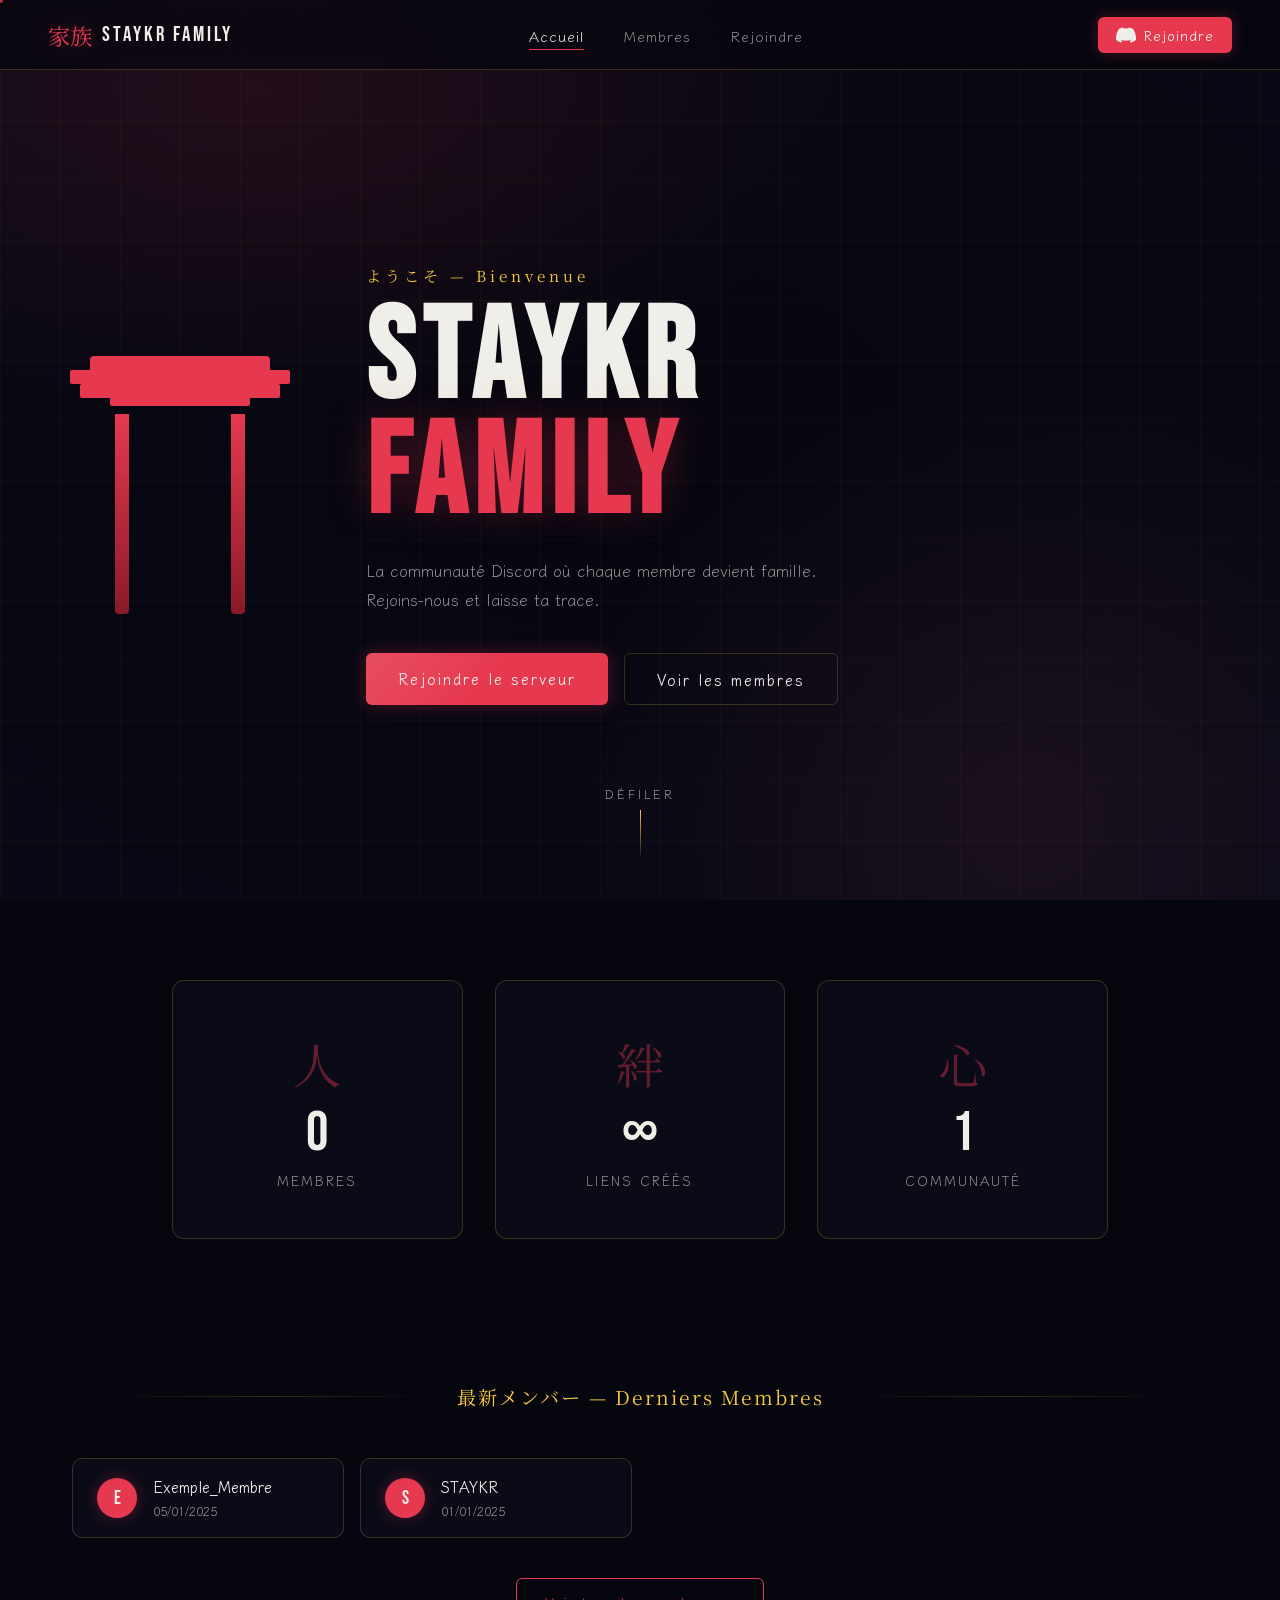
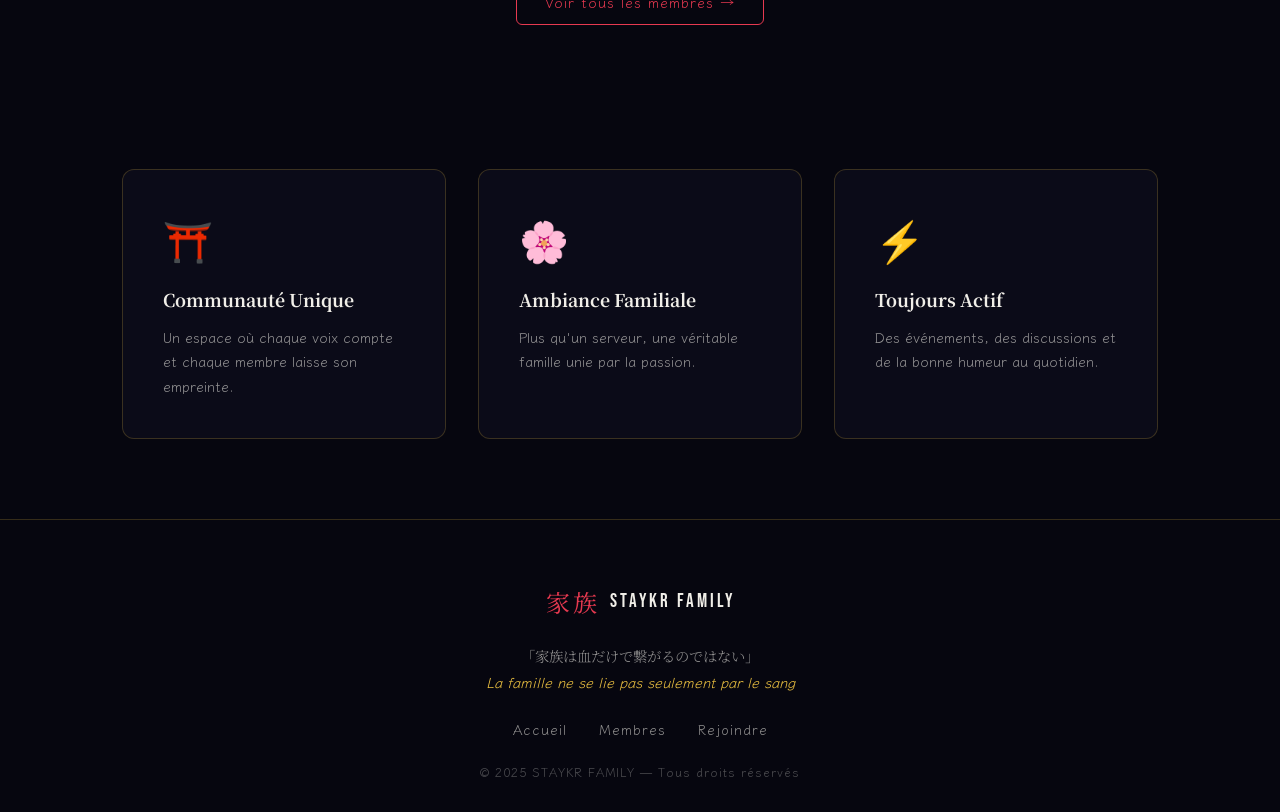
==== index.html @ 94d7b800 "Premier Upload" ====
<!DOCTYPE html>
<html lang="fr">
<head>
  <meta charset="UTF-8" />
  <meta name="viewport" content="width=device-width, initial-scale=1.0"/>
  <title>STAYKR FAMILY — Accueil</title>
  <link rel="preconnect" href="https://fonts.googleapis.com">
  <link rel="preconnect" href="https://fonts.gstatic.com" crossorigin>
  <link href="https://fonts.googleapis.com/css2?family=Noto+Serif+JP:wght@300;400;700;900&family=Bebas+Neue&family=Klee+One:wght@400;600&display=swap" rel="stylesheet">
  <link rel="stylesheet" href="css/style.css">
</head>
<body>

  <!-- Particules de sakura -->
  <div class="sakura-container" id="sakuraContainer"></div>

  <!-- Fond animé -->
  <div class="bg-gradient"></div>
  <div class="grid-overlay"></div>

  <!-- Navigation -->
  <nav class="navbar" id="navbar">
    <div class="nav-logo">
      <span class="kanji">家族</span>
      <span class="brand">STAYKR FAMILY</span>
    </div>
    <ul class="nav-links">
      <li><a href="index.html" class="active">Accueil</a></li>
      <li><a href="membres.html">Membres</a></li>
      <li><a href="rejoindre.html">Rejoindre</a></li>
    </ul>
    <div class="nav-discord">
      <a href="rejoindre.html" class="btn-discord">
        <svg width="20" height="20" viewBox="0 0 24 24" fill="currentColor"><path d="M20.317 4.37a19.791 19.791 0 0 0-4.885-1.515.074.074 0 0 0-.079.037c-.21.375-.444.864-.608 1.25a18.27 18.27 0 0 0-5.487 0 12.64 12.64 0 0 0-.617-1.25.077.077 0 0 0-.079-.037A19.736 19.736 0 0 0 3.677 4.37a.07.07 0 0 0-.032.027C.533 9.046-.32 13.58.099 18.057.1 18.08.114 18.1.127 18.115a19.9 19.9 0 0 0 5.993 3.03.078.078 0 0 0 .084-.028 14.09 14.09 0 0 0 1.226-1.994.076.076 0 0 0-.041-.106 13.107 13.107 0 0 1-1.872-.892.077.077 0 0 1-.008-.128 10.2 10.2 0 0 0 .372-.292.074.074 0 0 1 .077-.01c3.928 1.793 8.18 1.793 12.062 0a.074.074 0 0 1 .078.01c.12.098.246.198.373.292a.077.077 0 0 1-.006.127 12.299 12.299 0 0 1-1.873.892.077.077 0 0 0-.041.107c.36.698.772 1.362 1.225 1.993a.076.076 0 0 0 .084.028 19.839 19.839 0 0 0 6.002-3.03.077.077 0 0 0 .032-.054c.5-5.177-.838-9.674-3.549-13.66a.061.061 0 0 0-.031-.03z"/></svg>
        Rejoindre
      </a>
    </div>
  </nav>

  <!-- Hero Section -->
  <section class="hero">
    <div class="hero-content">
      <div class="torii-gate">
        <div class="torii-top"></div>
        <div class="torii-mid"></div>
        <div class="torii-pillars">
          <div class="pillar"></div>
          <div class="pillar"></div>
        </div>
      </div>

      <div class="hero-text">
        <p class="hero-sub reveal-up">ようこそ — Bienvenue</p>
        <h1 class="hero-title reveal-up">
          <span class="line1">STAYKR</span>
          <span class="line2">FAMILY</span>
        </h1>
        <p class="hero-desc reveal-up">La communauté Discord où chaque membre devient famille.<br>Rejoins-nous et laisse ta trace.</p>
        <div class="hero-cta reveal-up">
          <a href="rejoindre.html" class="btn-primary">Rejoindre le serveur</a>
          <a href="membres.html" class="btn-secondary">Voir les membres</a>
        </div>
      </div>
    </div>

    <div class="scroll-indicator">
      <span>Défiler</span>
      <div class="scroll-line"></div>
    </div>
  </section>

  <!-- Stats Section -->
  <section class="stats-section">
    <div class="stats-grid">
      <div class="stat-card reveal-up">
        <div class="stat-kanji">人</div>
        <div class="stat-number" data-target="0" id="memberCount">0</div>
        <div class="stat-label">Membres</div>
      </div>
      <div class="stat-card reveal-up">
        <div class="stat-kanji">絆</div>
        <div class="stat-number">∞</div>
        <div class="stat-label">Liens créés</div>
      </div>
      <div class="stat-card reveal-up">
        <div class="stat-kanji">心</div>
        <div class="stat-number">1</div>
        <div class="stat-label">Communauté</div>
      </div>
    </div>
  </section>

  <!-- Derniers membres -->
  <section class="recent-section">
    <div class="section-header">
      <div class="section-line"></div>
      <h2 class="section-title">最新メンバー — Derniers Membres</h2>
      <div class="section-line"></div>
    </div>

    <div class="members-preview" id="membersPreview">
      <!-- Chargé dynamiquement via JS -->
      <div class="loading-members">
        <div class="loading-dot"></div>
        <div class="loading-dot"></div>
        <div class="loading-dot"></div>
      </div>
    </div>

    <div class="section-cta">
      <a href="membres.html" class="btn-outline">Voir tous les membres →</a>
    </div>
  </section>

  <!-- Features Section -->
  <section class="features-section">
    <div class="features-grid">
      <div class="feature-card reveal-up">
        <div class="feature-icon">⛩️</div>
        <h3>Communauté Unique</h3>
        <p>Un espace où chaque voix compte et chaque membre laisse son empreinte.</p>
      </div>
      <div class="feature-card reveal-up">
        <div class="feature-icon">🌸</div>
        <h3>Ambiance Familiale</h3>
        <p>Plus qu'un serveur, une véritable famille unie par la passion.</p>
      </div>
      <div class="feature-card reveal-up">
        <div class="feature-icon">⚡</div>
        <h3>Toujours Actif</h3>
        <p>Des événements, des discussions et de la bonne humeur au quotidien.</p>
      </div>
    </div>
  </section>

  <!-- Footer -->
  <footer class="footer">
    <div class="footer-content">
      <div class="footer-logo">
        <span class="kanji">家族</span>
        <span>STAYKR FAMILY</span>
      </div>
      <p class="footer-quote">「家族は血だけで繋がるのではない」<br><em>La famille ne se lie pas seulement par le sang</em></p>
      <div class="footer-links">
        <a href="index.html">Accueil</a>
        <a href="membres.html">Membres</a>
        <a href="rejoindre.html">Rejoindre</a>
      </div>
      <p class="footer-copy">© 2025 STAYKR FAMILY — Tous droits réservés</p>
    </div>
  </footer>

  <script src="js/sakura.js"></script>
  <script src="js/main.js"></script>
  <script>
    // Charger aperçu des membres depuis la base de données JSON
    fetch('api/members.json')
      .then(r => r.json())
      .then(data => {
        const preview = document.getElementById('membersPreview');
        const members = data.members.slice(-6).reverse();
        document.getElementById('memberCount').textContent = data.members.length;
        if (members.length === 0) {
          preview.innerHTML = '<p class="no-members">Aucun membre encore. Sois le premier !</p>';
          return;
        }
        preview.innerHTML = members.map(m => `
          <div class="member-pill reveal-up">
            <div class="member-avatar">${m.username.charAt(0).toUpperCase()}</div>
            <div class="member-info">
              <span class="member-name">${m.username}</span>
              <span class="member-date">${new Date(m.joined_at).toLocaleDateString('fr-FR')}</span>
            </div>
          </div>
        `).join('');
        revealElements();
      })
      .catch(() => {
        document.getElementById('membersPreview').innerHTML = '<p class="no-members">Connecte le bot Discord pour voir les membres !</p>';
      });
  </script>
</body>
</html>
---- css/style.css ----
/* ============================================
   STAYKR FAMILY — CSS Principal
   Thème Japonais Animé
   ============================================ */

@import url('https://fonts.googleapis.com/css2?family=Noto+Serif+JP:wght@300;400;700;900&family=Bebas+Neue&family=Klee+One:wght@400;600&display=swap');

/* ---- Variables ---- */
:root {
  --black: #06060f;
  --deep: #0d0d1a;
  --panel: rgba(13, 13, 26, 0.85);
  --red: #e63950;
  --red-glow: rgba(230, 57, 80, 0.3);
  --gold: #f5c842;
  --gold-dim: rgba(245, 200, 66, 0.15);
  --pink: #ff6b9d;
  --pink-dim: rgba(255, 107, 157, 0.15);
  --white: #f0eee8;
  --white-dim: rgba(240, 238, 232, 0.6);
  --border: rgba(245, 200, 66, 0.2);
  --font-title: 'Bebas Neue', sans-serif;
  --font-jp: 'Noto Serif JP', serif;
  --font-body: 'Klee One', cursive;
}

/* ---- Reset ---- */
*, *::before, *::after { box-sizing: border-box; margin: 0; padding: 0; }
html { scroll-behavior: smooth; }
body {
  background: var(--black);
  color: var(--white);
  font-family: var(--font-body);
  overflow-x: hidden;
  cursor: default;
}
a { text-decoration: none; color: inherit; }

/* ---- Curseur personnalisé ---- */
body { cursor: url("data:image/svg+xml,%3Csvg xmlns='http://www.w3.org/2000/svg' width='24' height='24' viewBox='0 0 24 24'%3E%3Ccircle cx='12' cy='12' r='4' fill='%23e63950' opacity='0.8'/%3E%3C/svg%3E") 12 12, auto; }

/* ---- Fond animé ---- */
.bg-gradient {
  position: fixed;
  inset: 0;
  background:
    radial-gradient(ellipse 80% 60% at 20% 10%, rgba(230, 57, 80, 0.12) 0%, transparent 60%),
    radial-gradient(ellipse 60% 80% at 80% 90%, rgba(255, 107, 157, 0.08) 0%, transparent 60%),
    radial-gradient(ellipse 100% 100% at 50% 50%, #06060f 0%, #0a0a18 100%);
  z-index: -2;
  animation: bgPulse 8s ease-in-out infinite alternate;
}
@keyframes bgPulse {
  0%   { opacity: 1; }
  100% { opacity: 0.85; filter: hue-rotate(10deg); }
}

.grid-overlay {
  position: fixed;
  inset: 0;
  background-image:
    linear-gradient(rgba(245, 200, 66, 0.03) 1px, transparent 1px),
    linear-gradient(90deg, rgba(245, 200, 66, 0.03) 1px, transparent 1px);
  background-size: 60px 60px;
  z-index: -1;
  animation: gridMove 20s linear infinite;
}
@keyframes gridMove {
  0%   { background-position: 0 0; }
  100% { background-position: 60px 60px; }
}

/* ---- Sakura container ---- */
.sakura-container {
  position: fixed;
  inset: 0;
  pointer-events: none;
  z-index: 0;
  overflow: hidden;
}

/* ---- Navbar ---- */
.navbar {
  position: fixed;
  top: 0; left: 0; right: 0;
  z-index: 1000;
  display: flex;
  align-items: center;
  justify-content: space-between;
  padding: 0 3rem;
  height: 70px;
  background: rgba(6, 6, 15, 0.7);
  backdrop-filter: blur(20px);
  border-bottom: 1px solid var(--border);
  transition: all 0.3s;
}
.navbar.scrolled {
  height: 60px;
  background: rgba(6, 6, 15, 0.95);
}

.nav-logo {
  display: flex;
  align-items: center;
  gap: 10px;
}
.nav-logo .kanji {
  font-family: var(--font-jp);
  font-size: 1.4rem;
  color: var(--red);
  filter: drop-shadow(0 0 8px var(--red-glow));
  animation: kanjiFloat 3s ease-in-out infinite;
}
@keyframes kanjiFloat {
  0%, 100% { transform: translateY(0); }
  50%       { transform: translateY(-3px); }
}
.nav-logo .brand {
  font-family: var(--font-title);
  font-size: 1.3rem;
  letter-spacing: 3px;
  color: var(--white);
}

.nav-links {
  display: flex;
  list-style: none;
  gap: 2.5rem;
}
.nav-links a {
  font-family: var(--font-body);
  font-size: 0.9rem;
  letter-spacing: 1px;
  color: var(--white-dim);
  position: relative;
  transition: color 0.3s;
}
.nav-links a::after {
  content: '';
  position: absolute;
  bottom: -4px; left: 0; right: 0;
  height: 1px;
  background: var(--red);
  transform: scaleX(0);
  transition: transform 0.3s;
  transform-origin: left;
}
.nav-links a:hover,
.nav-links a.active {
  color: var(--white);
}
.nav-links a:hover::after,
.nav-links a.active::after {
  transform: scaleX(1);
}

.btn-discord {
  display: flex;
  align-items: center;
  gap: 8px;
  padding: 8px 18px;
  background: var(--red);
  color: var(--white);
  border-radius: 6px;
  font-size: 0.85rem;
  font-weight: 600;
  letter-spacing: 1px;
  transition: all 0.3s;
  box-shadow: 0 0 15px var(--red-glow);
}
.btn-discord:hover {
  background: #c8233d;
  transform: translateY(-2px);
  box-shadow: 0 0 25px var(--red-glow);
}

/* ---- Hero ---- */
.hero {
  min-height: 100vh;
  display: flex;
  align-items: center;
  justify-content: center;
  padding: 0 2rem;
  position: relative;
  overflow: hidden;
}

.hero-content {
  display: flex;
  align-items: center;
  gap: 6rem;
  max-width: 1100px;
  width: 100%;
  padding-top: 70px;
}

/* Torii Gate SVG animé */
.torii-gate {
  flex-shrink: 0;
  width: 180px;
  display: flex;
  flex-direction: column;
  align-items: center;
  animation: toriiPulse 4s ease-in-out infinite;
}
@keyframes toriiPulse {
  0%, 100% { filter: drop-shadow(0 0 20px var(--red-glow)); }
  50%       { filter: drop-shadow(0 0 40px rgba(230,57,80,0.5)); }
}
.torii-top {
  width: 180px; height: 18px;
  background: var(--red);
  border-radius: 4px 4px 0 0;
  position: relative;
}
.torii-top::before, .torii-top::after {
  content: '';
  position: absolute;
  bottom: -10px; left: -20px; right: -20px;
  height: 14px;
  background: var(--red);
  border-radius: 2px;
}
.torii-top::after { bottom: -24px; left: -10px; right: -10px; }
.torii-mid {
  width: 140px; height: 12px;
  background: var(--red);
  margin-top: 20px;
  border-radius: 2px;
}
.torii-pillars {
  display: flex;
  justify-content: space-between;
  width: 130px;
  margin-top: 8px;
}
.pillar {
  width: 14px;
  height: 200px;
  background: linear-gradient(180deg, var(--red) 0%, #8b1a28 100%);
  border-radius: 0 0 4px 4px;
}

.hero-text { flex: 1; }
.hero-sub {
  font-family: var(--font-jp);
  font-size: 0.95rem;
  color: var(--gold);
  letter-spacing: 4px;
  margin-bottom: 1rem;
  opacity: 0;
  animation: revealUp 0.8s 0.2s forwards;
}
.hero-title {
  display: flex;
  flex-direction: column;
  gap: 0;
  line-height: 0.9;
  margin-bottom: 1.5rem;
}
.hero-title .line1 {
  font-family: var(--font-title);
  font-size: clamp(5rem, 10vw, 9rem);
  color: var(--white);
  letter-spacing: 8px;
  opacity: 0;
  animation: revealUp 0.8s 0.4s forwards;
}
.hero-title .line2 {
  font-family: var(--font-title);
  font-size: clamp(5rem, 10vw, 9rem);
  color: var(--red);
  letter-spacing: 8px;
  text-shadow: 0 0 40px var(--red-glow);
  opacity: 0;
  animation: revealUp 0.8s 0.6s forwards;
}
.hero-desc {
  color: var(--white-dim);
  font-size: 1rem;
  line-height: 1.8;
  margin-bottom: 2.5rem;
  opacity: 0;
  animation: revealUp 0.8s 0.8s forwards;
}
.hero-cta {
  display: flex;
  gap: 1rem;
  flex-wrap: wrap;
  opacity: 0;
  animation: revealUp 0.8s 1s forwards;
}

.scroll-indicator {
  position: absolute;
  bottom: 2.5rem;
  left: 50%;
  transform: translateX(-50%);
  display: flex;
  flex-direction: column;
  align-items: center;
  gap: 8px;
  color: var(--white-dim);
  font-size: 0.75rem;
  letter-spacing: 3px;
  text-transform: uppercase;
  animation: fadeIn 1s 1.5s both;
}
.scroll-line {
  width: 1px;
  height: 50px;
  background: linear-gradient(180deg, var(--gold) 0%, transparent 100%);
  animation: scrollLine 2s ease-in-out infinite;
}
@keyframes scrollLine {
  0%   { transform: scaleY(0); transform-origin: top; opacity: 0; }
  50%  { transform: scaleY(1); transform-origin: top; opacity: 1; }
  100% { transform: scaleY(0); transform-origin: bottom; opacity: 0; }
}

/* ---- Boutons ---- */
.btn-primary {
  display: inline-block;
  padding: 14px 32px;
  background: var(--red);
  color: var(--white);
  font-family: var(--font-body);
  font-size: 0.95rem;
  font-weight: 600;
  letter-spacing: 2px;
  border-radius: 6px;
  transition: all 0.3s;
  box-shadow: 0 0 20px var(--red-glow);
  position: relative;
  overflow: hidden;
}
.btn-primary::before {
  content: '';
  position: absolute;
  inset: 0;
  background: linear-gradient(135deg, rgba(255,255,255,0.1) 0%, transparent 50%);
  transition: opacity 0.3s;
}
.btn-primary:hover {
  transform: translateY(-3px);
  box-shadow: 0 0 35px var(--red-glow), 0 8px 20px rgba(0,0,0,0.4);
}

.btn-secondary {
  display: inline-block;
  padding: 14px 32px;
  background: transparent;
  color: var(--white);
  font-family: var(--font-body);
  font-size: 0.95rem;
  font-weight: 600;
  letter-spacing: 2px;
  border: 1px solid var(--border);
  border-radius: 6px;
  transition: all 0.3s;
}
.btn-secondary:hover {
  border-color: var(--gold);
  color: var(--gold);
  background: var(--gold-dim);
  transform: translateY(-3px);
}

.btn-outline {
  display: inline-block;
  padding: 12px 28px;
  border: 1px solid var(--red);
  color: var(--red);
  border-radius: 6px;
  font-size: 0.9rem;
  letter-spacing: 1px;
  transition: all 0.3s;
}
.btn-outline:hover {
  background: var(--red);
  color: var(--white);
  box-shadow: 0 0 20px var(--red-glow);
}

/* ---- Stats ---- */
.stats-section {
  padding: 5rem 2rem;
  max-width: 1000px;
  margin: 0 auto;
}
.stats-grid {
  display: grid;
  grid-template-columns: repeat(3, 1fr);
  gap: 2rem;
}
.stat-card {
  text-align: center;
  padding: 3rem 2rem;
  background: var(--panel);
  border: 1px solid var(--border);
  border-radius: 12px;
  position: relative;
  overflow: hidden;
  transition: all 0.3s;
  backdrop-filter: blur(10px);
}
.stat-card::before {
  content: '';
  position: absolute;
  inset: 0;
  background: linear-gradient(135deg, var(--red-glow) 0%, transparent 60%);
  opacity: 0;
  transition: opacity 0.3s;
}
.stat-card:hover {
  transform: translateY(-8px);
  border-color: var(--red);
  box-shadow: 0 20px 40px rgba(0,0,0,0.4), 0 0 30px var(--red-glow);
}
.stat-card:hover::before { opacity: 1; }
.stat-kanji {
  font-family: var(--font-jp);
  font-size: 3rem;
  color: var(--red);
  opacity: 0.4;
  margin-bottom: 0.5rem;
  filter: blur(0);
  transition: all 0.3s;
}
.stat-card:hover .stat-kanji { opacity: 0.8; filter: drop-shadow(0 0 10px var(--red-glow)); }
.stat-number {
  font-family: var(--font-title);
  font-size: 3.5rem;
  color: var(--white);
  line-height: 1;
  margin-bottom: 0.5rem;
}
.stat-label {
  color: var(--white-dim);
  font-size: 0.85rem;
  letter-spacing: 2px;
  text-transform: uppercase;
}

/* ---- Section Header ---- */
.section-header {
  display: flex;
  align-items: center;
  gap: 1.5rem;
  margin-bottom: 3rem;
  max-width: 1200px;
  margin-left: auto;
  margin-right: auto;
  padding: 0 2rem;
}
.section-line {
  flex: 1;
  height: 1px;
  background: linear-gradient(90deg, transparent, var(--border), transparent);
}
.section-title {
  font-family: var(--font-jp);
  font-size: 1.2rem;
  font-weight: 400;
  color: var(--gold);
  white-space: nowrap;
  letter-spacing: 2px;
}

/* ---- Recent Members (Homepage) ---- */
.recent-section {
  padding: 4rem 2rem;
  max-width: 1200px;
  margin: 0 auto;
}
.members-preview {
  display: grid;
  grid-template-columns: repeat(auto-fill, minmax(260px, 1fr));
  gap: 1rem;
  margin-bottom: 2.5rem;
}
.member-pill {
  display: flex;
  align-items: center;
  gap: 1rem;
  padding: 1rem 1.5rem;
  background: var(--panel);
  border: 1px solid var(--border);
  border-radius: 10px;
  transition: all 0.3s;
  backdrop-filter: blur(10px);
}
.member-pill:hover {
  border-color: var(--red);
  background: rgba(230, 57, 80, 0.08);
  transform: translateX(6px);
}
.member-avatar {
  width: 40px; height: 40px;
  background: var(--red);
  border-radius: 50%;
  display: flex;
  align-items: center;
  justify-content: center;
  font-family: var(--font-title);
  font-size: 1.2rem;
  flex-shrink: 0;
  box-shadow: 0 0 15px var(--red-glow);
}
.member-info { flex: 1; overflow: hidden; }
.member-name {
  font-weight: 600;
  font-size: 0.95rem;
  display: block;
  overflow: hidden;
  text-overflow: ellipsis;
  white-space: nowrap;
}
.member-date {
  font-size: 0.75rem;
  color: var(--white-dim);
}

.section-cta { text-align: center; }

/* ---- Features ---- */
.features-section {
  padding: 5rem 2rem;
  max-width: 1100px;
  margin: 0 auto;
}
.features-grid {
  display: grid;
  grid-template-columns: repeat(3, 1fr);
  gap: 2rem;
}
.feature-card {
  padding: 2.5rem;
  background: var(--panel);
  border: 1px solid var(--border);
  border-radius: 12px;
  transition: all 0.4s;
  position: relative;
  overflow: hidden;
  backdrop-filter: blur(10px);
}
.feature-card::after {
  content: '';
  position: absolute;
  bottom: 0; left: 0; right: 0;
  height: 2px;
  background: linear-gradient(90deg, var(--red), var(--pink));
  transform: scaleX(0);
  transition: transform 0.4s;
}
.feature-card:hover {
  transform: translateY(-8px);
  border-color: rgba(230, 57, 80, 0.3);
  box-shadow: 0 20px 40px rgba(0,0,0,0.4);
}
.feature-card:hover::after { transform: scaleX(1); }
.feature-icon {
  font-size: 2.5rem;
  margin-bottom: 1.2rem;
  display: block;
}
.feature-card h3 {
  font-family: var(--font-jp);
  font-size: 1.1rem;
  margin-bottom: 0.8rem;
  color: var(--white);
}
.feature-card p {
  color: var(--white-dim);
  font-size: 0.9rem;
  line-height: 1.7;
}

/* ---- Page Hero ---- */
.page-hero {
  min-height: 40vh;
  display: flex;
  align-items: center;
  justify-content: center;
  text-align: center;
  padding: 100px 2rem 3rem;
  position: relative;
}
.page-hero::after {
  content: '';
  position: absolute;
  bottom: 0; left: 10%; right: 10%;
  height: 1px;
  background: linear-gradient(90deg, transparent, var(--border), transparent);
}
.page-sub {
  font-family: var(--font-jp);
  color: var(--gold);
  letter-spacing: 6px;
  font-size: 1rem;
  margin-bottom: 1rem;
  animation: revealUp 0.6s 0.1s both;
}
.page-title {
  font-family: var(--font-title);
  font-size: clamp(3rem, 8vw, 6rem);
  letter-spacing: 6px;
  animation: revealUp 0.6s 0.2s both;
  line-height: 1;
}
.page-desc {
  color: var(--white-dim);
  margin-top: 1rem;
  font-size: 1rem;
  animation: revealUp 0.6s 0.3s both;
}

/* ---- Members Page ---- */
.members-section {
  padding: 3rem 2rem;
  max-width: 1300px;
  margin: 0 auto;
}
.members-controls {
  display: flex;
  align-items: center;
  justify-content: space-between;
  margin-bottom: 2.5rem;
  gap: 1rem;
  flex-wrap: wrap;
}
.search-box {
  display: flex;
  align-items: center;
  gap: 10px;
  background: var(--panel);
  border: 1px solid var(--border);
  border-radius: 8px;
  padding: 10px 16px;
  width: 320px;
  backdrop-filter: blur(10px);
  transition: border-color 0.3s;
}
.search-box:focus-within { border-color: var(--red); }
.search-icon { color: var(--white-dim); flex-shrink: 0; }
.search-box input {
  background: none;
  border: none;
  outline: none;
  color: var(--white);
  font-family: var(--font-body);
  font-size: 0.9rem;
  width: 100%;
}
.search-box input::placeholder { color: var(--white-dim); }

.members-count-badge {
  padding: 8px 18px;
  background: var(--red-glow);
  border: 1px solid var(--red);
  border-radius: 20px;
  font-size: 0.85rem;
  color: var(--red);
  font-weight: 600;
}

.members-grid {
  display: grid;
  grid-template-columns: repeat(auto-fill, minmax(240px, 1fr));
  gap: 1.5rem;
}

/* ---- Member Card ---- */
.member-card {
  position: relative;
  padding: 2rem 1.5rem;
  background: var(--panel);
  border: 1px solid var(--border);
  border-radius: 14px;
  text-align: center;
  transition: all 0.4s;
  backdrop-filter: blur(10px);
  overflow: hidden;
  animation-delay: var(--delay, 0s);
}
.member-card:hover {
  transform: translateY(-8px) scale(1.02);
  border-color: var(--color, var(--red));
  box-shadow: 0 20px 40px rgba(0,0,0,0.5), 0 0 25px rgba(from var(--color, var(--red)) r g b / 0.3);
}
.member-card-glow {
  position: absolute;
  inset: 0;
  background: radial-gradient(circle at 50% 0%, var(--color) 0%, transparent 70%);
  opacity: 0;
  transition: opacity 0.4s;
  pointer-events: none;
}
.member-card:hover .member-card-glow { opacity: 0.06; }
.member-card-num {
  position: absolute;
  top: 12px; right: 14px;
  font-family: var(--font-title);
  font-size: 0.8rem;
  color: var(--white-dim);
  letter-spacing: 1px;
}
.member-card-avatar {
  width: 70px; height: 70px;
  background: var(--color, var(--red));
  border-radius: 50%;
  display: flex;
  align-items: center;
  justify-content: center;
  font-family: var(--font-title);
  font-size: 2rem;
  margin: 0 auto 1rem;
  position: relative;
  box-shadow: 0 0 20px color-mix(in srgb, var(--color, var(--red)) 50%, transparent);
}
.avatar-ring {
  position: absolute;
  inset: -4px;
  border-radius: 50%;
  border: 2px solid var(--color, var(--red));
  opacity: 0.4;
  animation: ringPulse 2s ease-in-out infinite;
}
@keyframes ringPulse {
  0%, 100% { transform: scale(1); opacity: 0.4; }
  50%       { transform: scale(1.1); opacity: 0; }
}
.member-card-name {
  font-size: 1rem;
  font-weight: 600;
  margin-bottom: 4px;
  overflow: hidden;
  text-overflow: ellipsis;
  white-space: nowrap;
}
.member-card-id {
  font-size: 0.7rem;
  color: var(--white-dim);
  margin-bottom: 8px;
  font-family: monospace;
}
.member-card-date {
  font-size: 0.75rem;
  color: var(--white-dim);
  display: flex;
  align-items: center;
  justify-content: center;
  gap: 5px;
}

/* Empty / Loading / Error states */
.loading-state, .error-state, .empty-state {
  grid-column: 1/-1;
  display: flex;
  flex-direction: column;
  align-items: center;
  justify-content: center;
  padding: 5rem 2rem;
  gap: 1rem;
  color: var(--white-dim);
}
.loading-spinner {
  width: 50px; height: 50px;
  border: 2px solid var(--border);
  border-top-color: var(--red);
  border-radius: 50%;
  animation: spin 0.8s linear infinite;
}
@keyframes spin { to { transform: rotate(360deg); } }

.empty-state { display: flex; }
.empty-kanji, .error-kanji {
  font-family: var(--font-jp);
  font-size: 4rem;
  opacity: 0.3;
}
.error-sub { font-size: 0.8rem; }
.no-members {
  grid-column: 1/-1;
  text-align: center;
  color: var(--white-dim);
  padding: 3rem;
  font-style: italic;
}

.loading-members {
  grid-column: 1/-1;
  display: flex;
  justify-content: center;
  align-items: center;
  gap: 8px;
  padding: 3rem;
}
.loading-dot {
  width: 10px; height: 10px;
  background: var(--red);
  border-radius: 50%;
  animation: dotBounce 1.2s ease-in-out infinite;
}
.loading-dot:nth-child(2) { animation-delay: 0.2s; }
.loading-dot:nth-child(3) { animation-delay: 0.4s; }
@keyframes dotBounce {
  0%, 80%, 100% { transform: scale(0.8); opacity: 0.4; }
  40%           { transform: scale(1.2); opacity: 1; }
}

/* ---- Join Page ---- */
.join-section {
  max-width: 900px;
  margin: 0 auto;
  padding: 3rem 2rem 6rem;
  display: flex;
  flex-direction: column;
  gap: 4rem;
}
.join-card {
  background: var(--panel);
  border: 1px solid var(--border);
  border-radius: 16px;
  padding: 2.5rem;
  backdrop-filter: blur(10px);
}
.join-card-header {
  display: flex;
  align-items: flex-start;
  gap: 1.5rem;
  margin-bottom: 2rem;
}
.discord-big { color: #5865F2; filter: drop-shadow(0 0 15px rgba(88,101,242,0.5)); }
.join-card-header h2 {
  font-family: var(--font-jp);
  font-size: 1.4rem;
  margin-bottom: 0.5rem;
}
.join-card-header p { color: var(--white-dim); font-size: 0.9rem; }

.server-preview {
  display: flex;
  align-items: center;
  gap: 1.5rem;
  padding: 1.5rem;
  background: rgba(88,101,242,0.08);
  border: 1px solid rgba(88,101,242,0.2);
  border-radius: 10px;
  margin-bottom: 1.5rem;
}
.server-icon {
  width: 60px; height: 60px;
  background: var(--red);
  border-radius: 50%;
  display: flex;
  align-items: center;
  justify-content: center;
  flex-shrink: 0;
  box-shadow: 0 0 20px var(--red-glow);
}
.server-kanji { font-family: var(--font-jp); font-size: 1.5rem; }
.server-info h3 { font-size: 1.1rem; margin-bottom: 2px; }
.server-info p { color: var(--white-dim); font-size: 0.85rem; }
.server-stats {
  display: flex;
  align-items: center;
  gap: 6px;
  margin-top: 6px;
  font-size: 0.8rem;
  color: #43b581;
}
.online-dot {
  width: 8px; height: 8px;
  background: #43b581;
  border-radius: 50%;
  animation: onlinePulse 2s ease-in-out infinite;
}
@keyframes onlinePulse {
  0%, 100% { box-shadow: 0 0 0 0 rgba(67,181,129,0.4); }
  70%       { box-shadow: 0 0 0 6px rgba(67,181,129,0); }
}

.btn-discord-big {
  display: flex;
  align-items: center;
  justify-content: center;
  gap: 12px;
  padding: 16px 32px;
  background: #5865F2;
  color: var(--white);
  border-radius: 10px;
  font-size: 1.1rem;
  font-weight: 700;
  letter-spacing: 1px;
  width: 100%;
  transition: all 0.3s;
  box-shadow: 0 0 20px rgba(88,101,242,0.3);
}
.btn-discord-big:hover {
  background: #4752c4;
  transform: translateY(-3px);
  box-shadow: 0 0 35px rgba(88,101,242,0.5);
}

.join-note {
  margin-top: 1rem;
  padding: 10px 14px;
  background: rgba(245,200,66,0.08);
  border: 1px solid rgba(245,200,66,0.2);
  border-radius: 6px;
  font-size: 0.8rem;
  color: var(--gold);
}
.join-note code {
  font-family: monospace;
  background: rgba(245,200,66,0.15);
  padding: 2px 6px;
  border-radius: 3px;
}

/* Steps */
.steps-section { text-align: center; }
.steps-title {
  font-family: var(--font-jp);
  font-size: 1.5rem;
  margin-bottom: 2.5rem;
  color: var(--gold);
}
.steps-grid {
  display: grid;
  grid-template-columns: repeat(3, 1fr);
  gap: 1.5rem;
}
.step-card {
  padding: 2.5rem 1.5rem;
  background: var(--panel);
  border: 1px solid var(--border);
  border-radius: 12px;
  position: relative;
  transition: all 0.3s;
  backdrop-filter: blur(10px);
}
.step-card:hover {
  border-color: var(--gold);
  transform: translateY(-6px);
  box-shadow: 0 15px 30px rgba(0,0,0,0.3), 0 0 20px var(--gold-dim);
}
.step-num {
  font-family: var(--font-title);
  font-size: 3rem;
  color: var(--red);
  opacity: 0.3;
  position: absolute;
  top: 10px; right: 16px;
  line-height: 1;
}
.step-kanji {
  font-family: var(--font-jp);
  font-size: 2.5rem;
  color: var(--gold);
  margin-bottom: 1rem;
  display: block;
}
.step-card h3 { font-size: 1rem; margin-bottom: 0.7rem; }
.step-card p { color: var(--white-dim); font-size: 0.85rem; line-height: 1.7; }

/* Bot section */
.bot-section {
  background: var(--panel);
  border: 1px solid var(--border);
  border-radius: 16px;
  padding: 2.5rem;
  backdrop-filter: blur(10px);
}
.bot-section h2 {
  font-family: var(--font-jp);
  font-size: 1.4rem;
  margin-bottom: 0.7rem;
}
.bot-section > p { color: var(--white-dim); margin-bottom: 2rem; }
.bot-instructions { display: flex; flex-direction: column; gap: 1.5rem; }
.instruction-block {
  padding: 1.5rem;
  background: rgba(245,200,66,0.04);
  border: 1px solid rgba(245,200,66,0.1);
  border-radius: 8px;
}
.instruction-block h3 {
  color: var(--gold);
  margin-bottom: 0.6rem;
  font-size: 0.95rem;
}
.instruction-block p { color: var(--white-dim); font-size: 0.87rem; margin-bottom: 0.8rem; }
.instruction-block p code {
  font-family: monospace;
  background: rgba(0,0,0,0.3);
  padding: 2px 6px;
  border-radius: 3px;
  color: var(--white);
}
.code-block {
  padding: 12px 16px;
  background: rgba(0,0,0,0.5);
  border: 1px solid rgba(255,255,255,0.08);
  border-radius: 6px;
  font-family: monospace;
  font-size: 0.85rem;
  color: #a3e635;
  line-height: 1.8;
}

/* ---- Join CTA Section ---- */
.join-cta-section {
  padding: 5rem 2rem;
  text-align: center;
  background: linear-gradient(135deg, rgba(230,57,80,0.08) 0%, transparent 60%);
  border-top: 1px solid var(--border);
  border-bottom: 1px solid var(--border);
}
.join-cta-content h2 {
  font-family: var(--font-jp);
  font-size: 1.8rem;
  margin-bottom: 1rem;
}
.join-cta-content p {
  color: var(--white-dim);
  margin-bottom: 2rem;
}

/* ---- Footer ---- */
.footer {
  padding: 4rem 2rem 2rem;
  border-top: 1px solid var(--border);
}
.footer-content {
  max-width: 600px;
  margin: 0 auto;
  text-align: center;
  display: flex;
  flex-direction: column;
  gap: 1.5rem;
  align-items: center;
}
.footer-logo {
  display: flex;
  align-items: center;
  gap: 10px;
  font-family: var(--font-title);
  font-size: 1.2rem;
  letter-spacing: 3px;
}
.footer-logo .kanji {
  font-family: var(--font-jp);
  color: var(--red);
  font-size: 1.5rem;
}
.footer-quote {
  color: var(--white-dim);
  font-family: var(--font-jp);
  font-size: 0.9rem;
  line-height: 1.8;
  font-weight: 300;
}
.footer-quote em { font-style: italic; color: var(--gold); font-family: var(--font-body); }
.footer-links {
  display: flex;
  gap: 2rem;
}
.footer-links a {
  color: var(--white-dim);
  font-size: 0.85rem;
  letter-spacing: 1px;
  transition: color 0.3s;
}
.footer-links a:hover { color: var(--red); }
.footer-copy {
  color: rgba(240,238,232,0.3);
  font-size: 0.75rem;
  letter-spacing: 1px;
}

/* ---- Reveal animations ---- */
@keyframes revealUp {
  from { opacity: 0; transform: translateY(30px); }
  to   { opacity: 1; transform: translateY(0); }
}
@keyframes fadeIn {
  from { opacity: 0; }
  to   { opacity: 1; }
}
.reveal-up {
  opacity: 0;
  transform: translateY(30px);
  transition: opacity 0.6s ease, transform 0.6s ease;
}
.reveal-up.revealed {
  opacity: 1;
  transform: translateY(0);
}

/* ---- Responsive ---- */
@media (max-width: 900px) {
  .hero-content { flex-direction: column; gap: 2rem; text-align: center; }
  .torii-gate { width: 120px; }
  .pillar { height: 130px; }
  .hero-cta { justify-content: center; }
  .stats-grid, .features-grid, .steps-grid { grid-template-columns: 1fr; }
  .section-header { flex-direction: column; }
  .section-line { display: none; }
  .navbar { padding: 0 1rem; }
  .nav-links { gap: 1rem; }
}
@media (max-width: 600px) {
  .members-controls { flex-direction: column; align-items: stretch; }
  .search-box { width: 100%; }
  .join-card-header { flex-direction: column; }
}
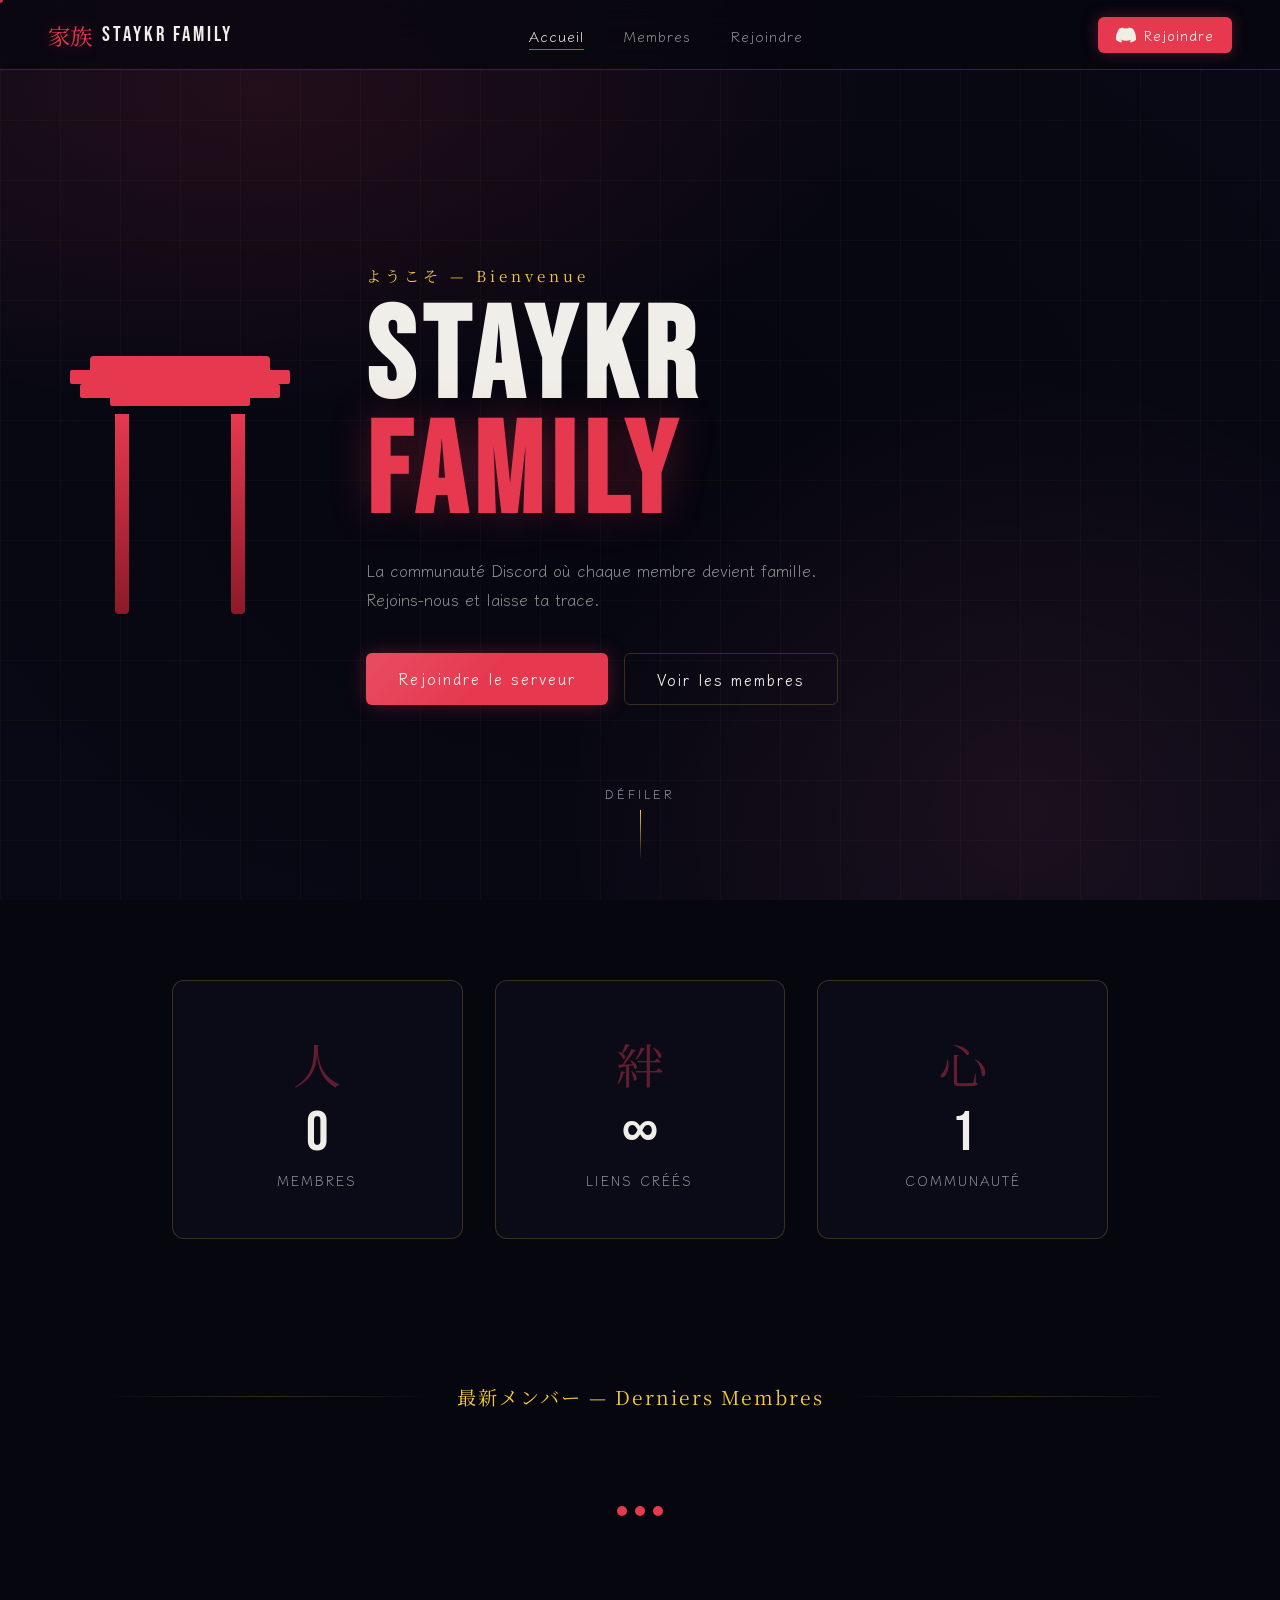
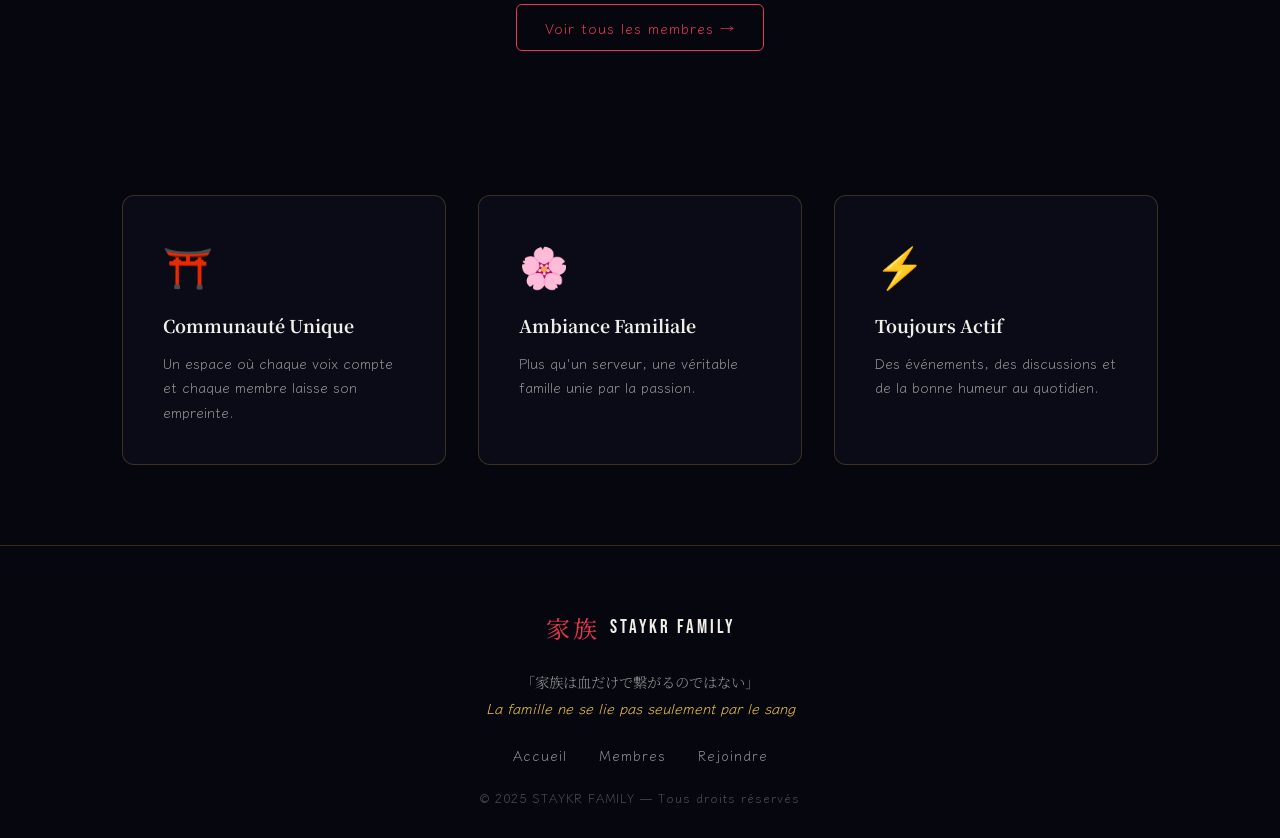
==== commit a8e42f8b: "Update index.html" ====
--- a/index.html
+++ b/index.html
@@ -151,33 +151,28 @@
   </footer>
 
   <script src="js/sakura.js"></script>
+  <script src="js/membres-data.js"></script>
   <script src="js/main.js"></script>
   <script>
-    // Charger aperçu des membres depuis la base de données JSON
-    fetch('api/members.json')
-      .then(r => r.json())
-      .then(data => {
-        const preview = document.getElementById('membersPreview');
-        const members = data.members.slice(-6).reverse();
-        document.getElementById('memberCount').textContent = data.members.length;
-        if (members.length === 0) {
-          preview.innerHTML = '<p class="no-members">Aucun membre encore. Sois le premier !</p>';
-          return;
-        }
-        preview.innerHTML = members.map(m => `
-          <div class="member-pill reveal-up">
-            <div class="member-avatar">${m.username.charAt(0).toUpperCase()}</div>
-            <div class="member-info">
-              <span class="member-name">${m.username}</span>
-              <span class="member-date">${new Date(m.joined_at).toLocaleDateString('fr-FR')}</span>
-            </div>
+    // Chargement depuis membres-data.js (compatible GitHub Pages ✅)
+    const preview = document.getElementById('membersPreview');
+    const members = [...MEMBRES_DATA].reverse().slice(0, 6);
+    document.getElementById('memberCount').textContent = MEMBRES_DATA.length;
+
+    if (members.length === 0) {
+      preview.innerHTML = '<p class="no-members">Aucun membre encore. Sois le premier !</p>';
+    } else {
+      preview.innerHTML = members.map(m => `
+        <div class="member-pill reveal-up">
+          <div class="member-avatar">${m.username.charAt(0).toUpperCase()}</div>
+          <div class="member-info">
+            <span class="member-name">${m.username}</span>
+            <span class="member-date">${new Date(m.joined_at).toLocaleDateString('fr-FR')}</span>
           </div>
-        `).join('');
-        revealElements();
-      })
-      .catch(() => {
-        document.getElementById('membersPreview').innerHTML = '<p class="no-members">Connecte le bot Discord pour voir les membres !</p>';
-      });
+        </div>
+      `).join('');
+      revealElements();
+    }
   </script>
 </body>
 </html>
